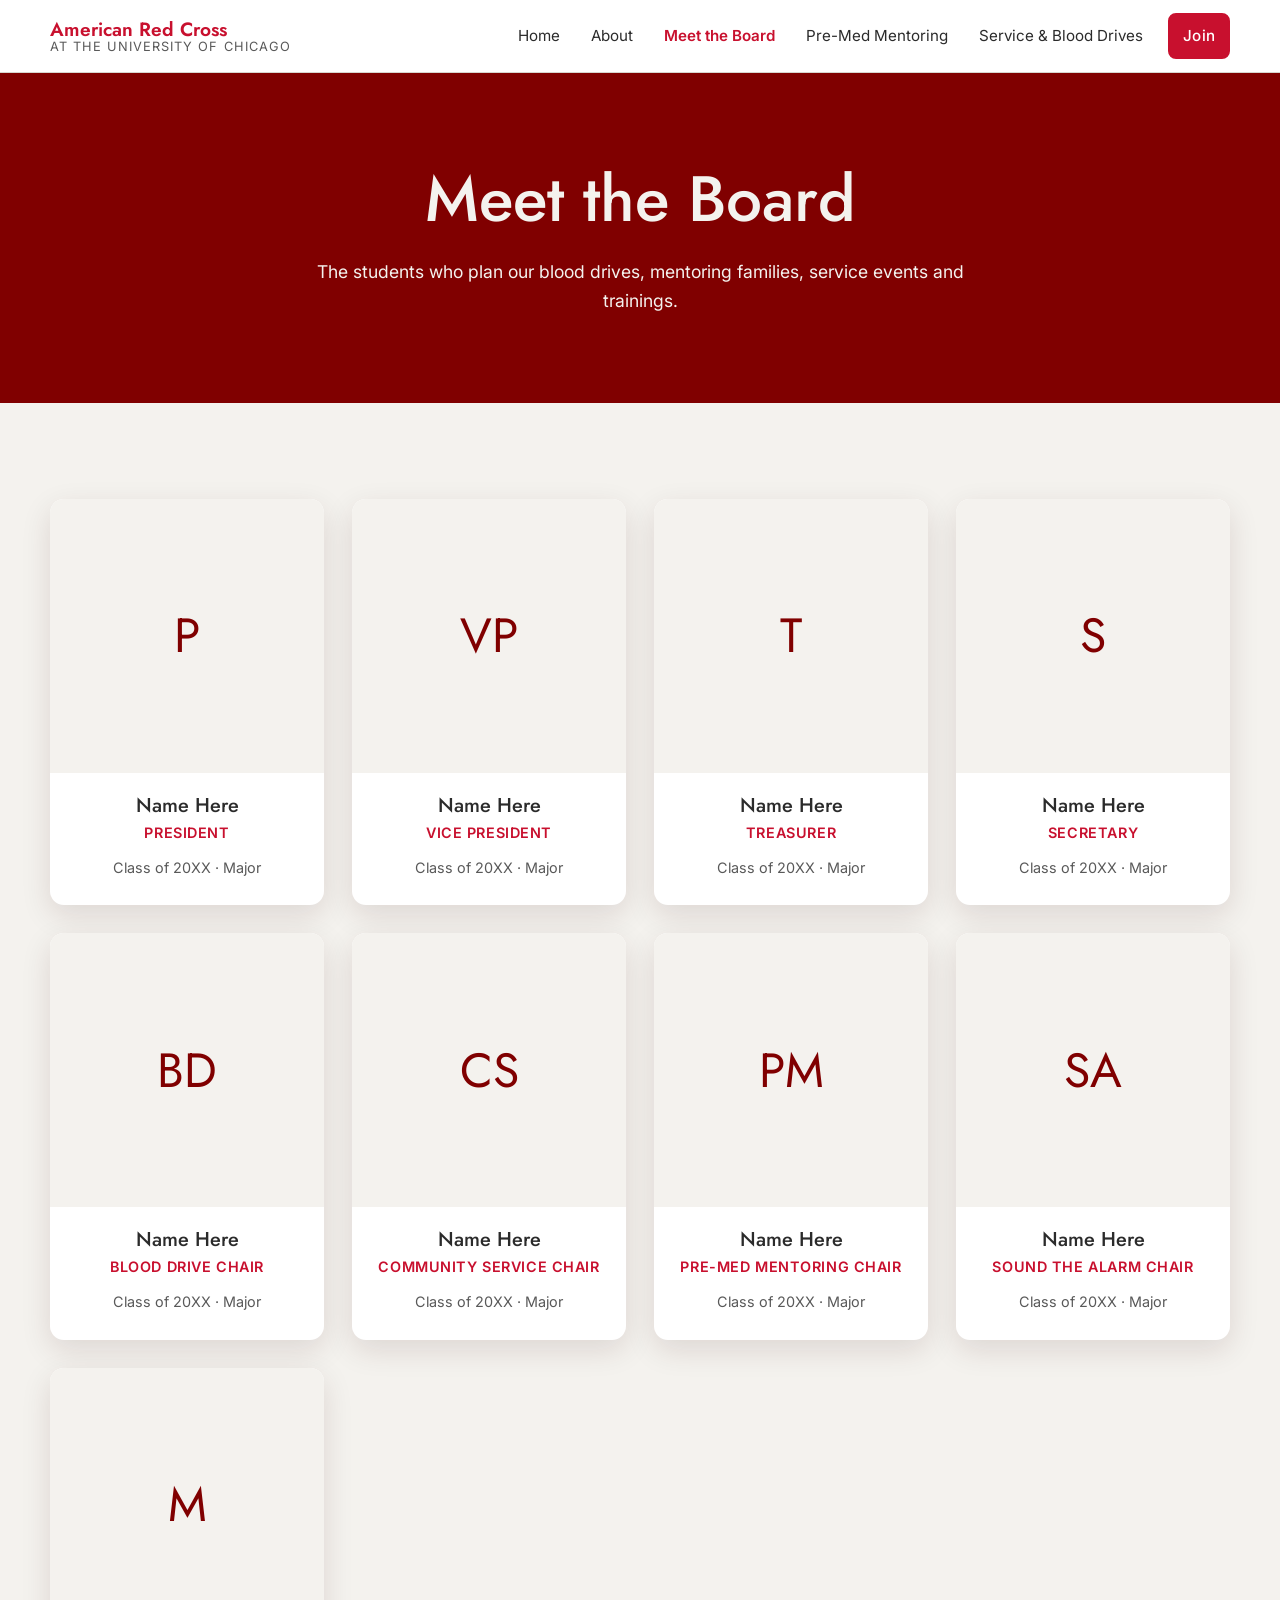
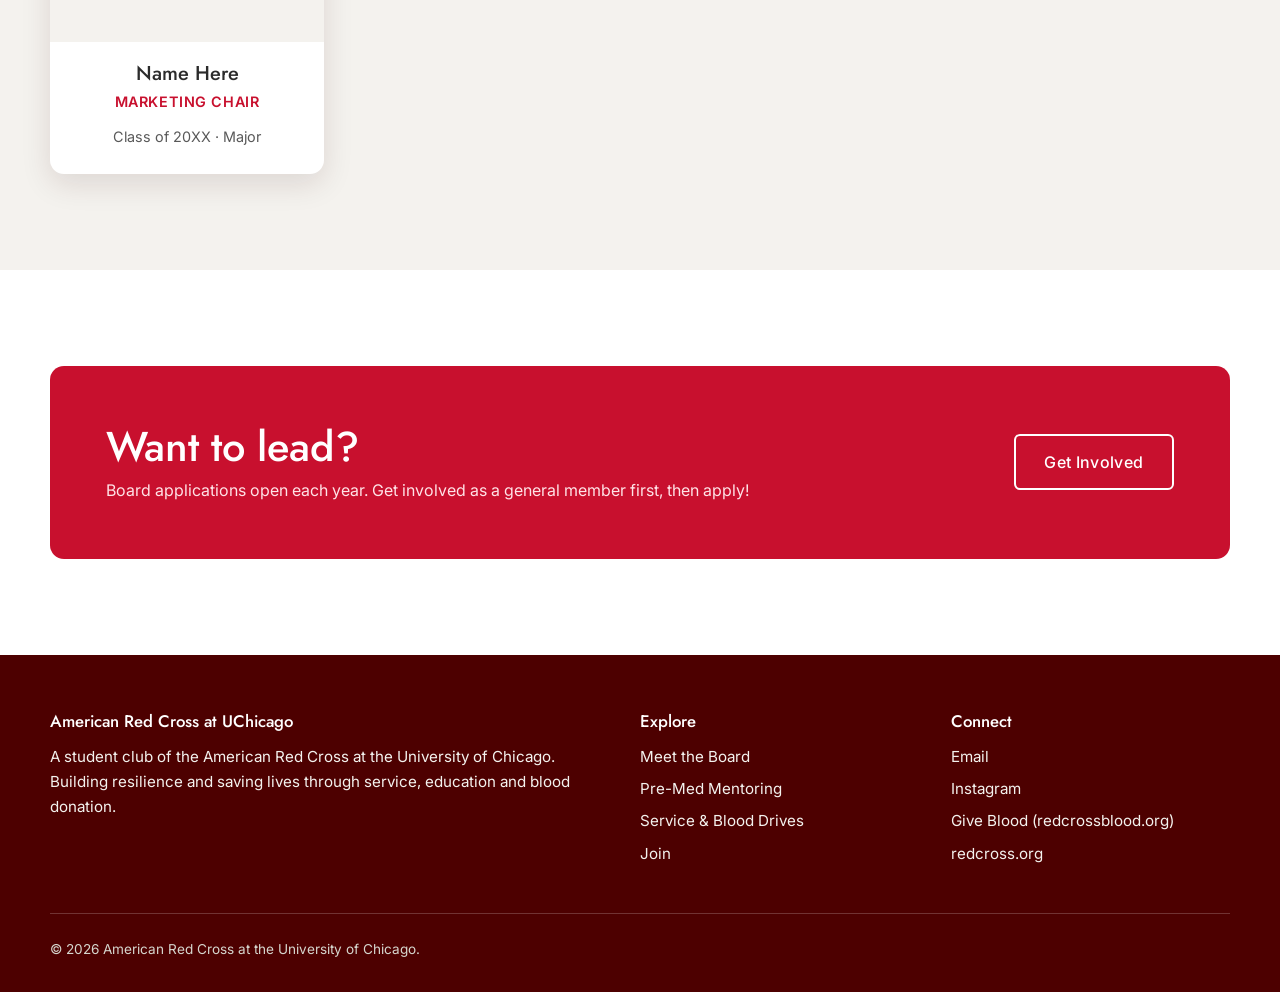
==== board.html @ e0be5a5a "Add American Red Cross at UChicago website Static multi-page site (home, meet the board, pre-med men" ====
<!DOCTYPE html>
<html lang="en">
<head>
  <meta charset="UTF-8" />
  <meta name="viewport" content="width=device-width, initial-scale=1.0" />
  <title>Meet the Board | American Red Cross at UChicago</title>
  <meta name="description" content="Meet the executive board of the American Red Cross club at the University of Chicago." />
  <link rel="preconnect" href="https://fonts.googleapis.com" />
  <link rel="preconnect" href="https://fonts.gstatic.com" crossorigin />
  <link href="https://fonts.googleapis.com/css2?family=Inter:wght@400;500;600;700&family=Jost:wght@400;500;600&display=swap" rel="stylesheet" />
  <link rel="stylesheet" href="assets/css/styles.css" />
</head>
<body>
  <a class="skip-link" href="#main">Skip to content</a>

  <header class="site-header">
    <nav class="container nav" aria-label="Main">
      <a class="brand" href="index.html">
        <span class="brand-top">American Red Cross</span>
        <span class="brand-bottom">at the University of Chicago</span>
      </a>
      <button class="nav-toggle" aria-expanded="false" aria-controls="nav-links" aria-label="Open menu">☰</button>
      <ul class="nav-links" id="nav-links">
        <li><a href="index.html">Home</a></li>
        <li><a href="index.html#about">About</a></li>
        <li><a href="board.html" aria-current="page">Meet the Board</a></li>
        <li><a href="mentoring.html">Pre-Med Mentoring</a></li>
        <li><a href="service.html">Service &amp; Blood Drives</a></li>
        <li><a class="btn" href="index.html#join">Join</a></li>
      </ul>
    </nav>
  </header>

  <main id="main">
    <section class="page-hero">
      <div class="container">
        <h1>Meet the Board</h1>
        <p>The students who plan our blood drives, mentoring families, service events and trainings.</p>
      </div>
    </section>

    <section class="section section-cream">
      <div class="container">
        <!--
          HOW TO EDIT A BOARD MEMBER
          1. Put their headshot in assets/img/board/ (square photos look best), e.g. jane-doe.jpg
          2. Replace the initials inside .member-photo with:
               <img src="assets/img/board/jane-doe.jpg" alt="Jane Doe" />
          3. Update the name, role and meta line.
          Copy/paste a whole <article class="member"> block to add someone; delete one to remove.
        -->
        <div class="board-grid">
          <article class="member reveal">
            <div class="member-photo" aria-hidden="true">P</div>
            <div class="member-body">
              <h3>Name Here</h3>
              <div class="member-role">President</div>
              <p class="member-meta">Class of 20XX · Major</p>
            </div>
          </article>

          <article class="member reveal">
            <div class="member-photo" aria-hidden="true">VP</div>
            <div class="member-body">
              <h3>Name Here</h3>
              <div class="member-role">Vice President</div>
              <p class="member-meta">Class of 20XX · Major</p>
            </div>
          </article>

          <article class="member reveal">
            <div class="member-photo" aria-hidden="true">T</div>
            <div class="member-body">
              <h3>Name Here</h3>
              <div class="member-role">Treasurer</div>
              <p class="member-meta">Class of 20XX · Major</p>
            </div>
          </article>

          <article class="member reveal">
            <div class="member-photo" aria-hidden="true">S</div>
            <div class="member-body">
              <h3>Name Here</h3>
              <div class="member-role">Secretary</div>
              <p class="member-meta">Class of 20XX · Major</p>
            </div>
          </article>

          <article class="member reveal">
            <div class="member-photo" aria-hidden="true">BD</div>
            <div class="member-body">
              <h3>Name Here</h3>
              <div class="member-role">Blood Drive Chair</div>
              <p class="member-meta">Class of 20XX · Major</p>
            </div>
          </article>

          <article class="member reveal">
            <div class="member-photo" aria-hidden="true">CS</div>
            <div class="member-body">
              <h3>Name Here</h3>
              <div class="member-role">Community Service Chair</div>
              <p class="member-meta">Class of 20XX · Major</p>
            </div>
          </article>

          <article class="member reveal">
            <div class="member-photo" aria-hidden="true">PM</div>
            <div class="member-body">
              <h3>Name Here</h3>
              <div class="member-role">Pre-Med Mentoring Chair</div>
              <p class="member-meta">Class of 20XX · Major</p>
            </div>
          </article>

          <article class="member reveal">
            <div class="member-photo" aria-hidden="true">SA</div>
            <div class="member-body">
              <h3>Name Here</h3>
              <div class="member-role">Sound the Alarm Chair</div>
              <p class="member-meta">Class of 20XX · Major</p>
            </div>
          </article>

          <article class="member reveal">
            <div class="member-photo" aria-hidden="true">M</div>
            <div class="member-body">
              <h3>Name Here</h3>
              <div class="member-role">Marketing Chair</div>
              <p class="member-meta">Class of 20XX · Major</p>
            </div>
          </article>
        </div>
      </div>
    </section>

    <section class="section">
      <div class="container">
        <div class="cta reveal">
          <div>
            <h2>Want to lead?</h2>
            <p>Board applications open each year. Get involved as a general member first, then apply!</p>
          </div>
          <a class="btn btn-outline" href="index.html#join">Get Involved</a>
        </div>
      </div>
    </section>
  </main>

  <footer class="site-footer">
    <div class="container">
      <div class="footer-grid">
        <div>
          <h4>American Red Cross at UChicago</h4>
          <p>A student club of the American Red Cross at the University of Chicago. Building resilience and saving lives through service, education and blood donation.</p>
        </div>
        <div>
          <h4>Explore</h4>
          <ul>
            <li><a href="board.html">Meet the Board</a></li>
            <li><a href="mentoring.html">Pre-Med Mentoring</a></li>
            <li><a href="service.html">Service &amp; Blood Drives</a></li>
            <li><a href="index.html#join">Join</a></li>
          </ul>
        </div>
        <div>
          <h4>Connect</h4>
          <ul>
            <!-- TODO: fill in your real links -->
            <li><a href="mailto:CLUB-EMAIL@uchicago.edu">Email</a></li>
            <li><a href="https://www.instagram.com/">Instagram</a></li>
            <li><a href="https://www.redcrossblood.org/">Give Blood (redcrossblood.org)</a></li>
            <li><a href="https://www.redcross.org/">redcross.org</a></li>
          </ul>
        </div>
      </div>
      <div class="footer-bottom">
        © <span id="year"></span> American Red Cross at the University of Chicago.
      </div>
    </div>
  </footer>

  <script src="assets/js/main.js"></script>
</body>
</html>
---- assets/css/styles.css ----
/* ==========================================================================
   American Red Cross at UChicago — site styles
   Palette: UChicago maroon + American Red Cross red on warm neutrals
   ========================================================================== */

:root {
  /* American Red Cross red (slightly deepened from #ED1B2E so white text passes WCAG AA) */
  --red: #c8102e;
  --red-dark: #9e0b22;
  /* UChicago maroon (#800000) and neutrals */
  --maroon: #800000;
  --maroon-dark: #4d0000;
  --cream: #f4f2ee;
  --stone: #d6d6ce;
  --ink: #2b2b2b;
  --muted: #595959;
  --white: #ffffff;

  --font-head: "Jost", "Futura", "Century Gothic", system-ui, sans-serif;
  --font-body: "Inter", system-ui, -apple-system, "Segoe UI", sans-serif;

  --max: 1180px;
  --radius: 14px;
  --shadow: 0 10px 30px rgba(60, 20, 20, 0.12);
}

*,
*::before,
*::after { box-sizing: border-box; }

html { scroll-behavior: smooth; }

body {
  margin: 0;
  font-family: var(--font-body);
  color: var(--ink);
  background: var(--white);
  line-height: 1.65;
  -webkit-font-smoothing: antialiased;
}

img { max-width: 100%; display: block; }

a { color: var(--red); }
a:hover { color: var(--red-dark); }

h1, h2, h3, h4 {
  font-family: var(--font-head);
  font-weight: 500;
  line-height: 1.2;
  margin: 0 0 0.6em;
}

h1 { font-size: clamp(2.3rem, 5.5vw, 4rem); }
h2 { font-size: clamp(1.8rem, 3.6vw, 2.6rem); }
h3 { font-size: 1.4rem; }

p { margin: 0 0 1em; }

.container {
  width: min(100% - 2.5rem, var(--max));
  margin-inline: auto;
}

.skip-link {
  position: absolute;
  left: -999px;
  top: 0;
  background: var(--red);
  color: var(--white);
  padding: 0.6rem 1rem;
  z-index: 100;
}
.skip-link:focus { left: 1rem; }

/* ---------- Header / nav ---------- */

.site-header {
  position: sticky;
  top: 0;
  z-index: 50;
  background: rgba(255, 255, 255, 0.96);
  backdrop-filter: blur(8px);
  border-bottom: 1px solid var(--stone);
}

.nav {
  display: flex;
  align-items: center;
  justify-content: space-between;
  gap: 1rem;
  min-height: 72px;
}

.brand {
  display: flex;
  flex-direction: column;
  text-decoration: none;
  color: var(--ink);
  line-height: 1.15;
}
.brand-top {
  font-family: var(--font-head);
  font-size: 1.2rem;
  font-weight: 600;
  color: var(--red);
}
.brand-bottom {
  font-size: 0.8rem;
  letter-spacing: 0.08em;
  text-transform: uppercase;
  color: var(--muted);
}

.nav-links {
  display: flex;
  align-items: center;
  gap: 0.35rem;
  list-style: none;
  margin: 0;
  padding: 0;
}
.nav-links a {
  display: block;
  padding: 0.5rem 0.8rem;
  border-radius: 8px;
  color: var(--ink);
  text-decoration: none;
  font-size: 0.95rem;
}
.nav-links a:hover { background: var(--cream); color: var(--ink); }
.nav-links a[aria-current="page"] { color: var(--red); font-weight: 600; }
.nav-links .btn { margin-left: 0.4rem; }

.nav-toggle {
  display: none;
  background: none;
  border: 1px solid var(--stone);
  border-radius: 8px;
  padding: 0.5rem 0.7rem;
  font-size: 1.2rem;
  cursor: pointer;
  color: var(--ink);
}

@media (max-width: 900px) {
  .nav-toggle { display: block; }
  .nav-links {
    display: none;
    position: absolute;
    top: 72px;
    left: 0;
    right: 0;
    flex-direction: column;
    align-items: stretch;
    background: var(--white);
    border-bottom: 1px solid var(--stone);
    padding: 0.75rem 1.25rem 1.25rem;
    box-shadow: var(--shadow);
  }
  .nav-links.open { display: flex; }
  .nav-links .btn { margin: 0.5rem 0 0; text-align: center; }
}

/* ---------- Buttons ---------- */

.btn {
  display: inline-block;
  background: var(--red);
  color: var(--white) !important;
  text-decoration: none;
  padding: 0.8rem 1.8rem;
  border-radius: 6px;
  font-weight: 500;
  letter-spacing: 0.02em;
  border: 2px solid var(--red);
  transition: background 0.2s, transform 0.2s;
}
.btn:hover { background: var(--red-dark); border-color: var(--red-dark); transform: translateY(-1px); }

.btn-outline {
  background: transparent;
  color: var(--white) !important;
  border-color: var(--white);
}
.btn-outline:hover { background: var(--white); color: var(--ink) !important; border-color: var(--white); }

.btn-row { display: flex; flex-wrap: wrap; gap: 0.8rem; }

/* ---------- Hero ---------- */

.hero {
  position: relative;
  color: var(--cream);
  text-align: center;
  padding: clamp(5rem, 12vw, 9rem) 0;
  background:
    linear-gradient(rgba(128, 0, 0, 0.78), rgba(80, 0, 0, 0.86)),
    url("../img/save-lives-table.webp") center 40% / cover no-repeat;
}
.hero h1 { color: var(--cream); }
.hero p {
  font-size: 1.15rem;
  max-width: 640px;
  margin: 0 auto 2rem;
  letter-spacing: 0.02em;
}
.hero .btn-row { justify-content: center; }

.page-hero {
  background: var(--maroon);
  color: var(--cream);
  padding: clamp(3.5rem, 8vw, 5.5rem) 0;
  text-align: center;
}
.page-hero h1 { color: var(--cream); margin-bottom: 0.3em; }
.page-hero p { max-width: 680px; margin: 0 auto; font-size: 1.1rem; }

/* ---------- Sections ---------- */

.section { padding: clamp(3.5rem, 8vw, 6rem) 0; }
.section-cream { background: var(--cream); }
.section-maroon { background: var(--maroon); color: var(--white); }
.section-maroon h2, .section-maroon h3 { color: var(--white); }

.eyebrow {
  display: inline-block;
  font-family: var(--font-head);
  font-size: 0.9rem;
  letter-spacing: 0.14em;
  text-transform: uppercase;
  color: var(--red);
  margin-bottom: 0.6rem;
}
.section-maroon .eyebrow { color: var(--stone); }

.section-head { max-width: 720px; margin-bottom: 2.5rem; }
.section-head.center { text-align: center; margin-inline: auto; }

.lead { font-size: 1.12rem; color: var(--muted); }
.section-maroon .lead { color: var(--cream); }

.split {
  display: grid;
  grid-template-columns: 1fr 1fr;
  gap: clamp(2rem, 5vw, 4.5rem);
  align-items: center;
}
.split.reverse > :first-child { order: 2; }

@media (max-width: 820px) {
  .split { grid-template-columns: 1fr; }
  .split.reverse > :first-child { order: 0; }
}

.photo {
  border-radius: var(--radius);
  box-shadow: var(--shadow);
  width: 100%;
  height: 100%;
  max-height: 520px;
  object-fit: cover;
}

/* ---------- Story timeline ---------- */

.timeline {
  position: relative;
  display: grid;
  gap: 2rem;
  max-width: 900px;
  margin: 0 auto;
}
.timeline::before {
  content: "";
  position: absolute;
  left: 50%;
  top: 0;
  bottom: 0;
  width: 2px;
  background: var(--stone);
  transform: translateX(-50%);
}
.timeline-item {
  position: relative;
  width: calc(50% - 2rem);
  background: var(--white);
  color: var(--ink);
  padding: 1.6rem 1.8rem;
  border-radius: var(--radius);
  box-shadow: var(--shadow);
}
.timeline-item:nth-child(even) { margin-left: auto; }
.timeline-item::after {
  content: "";
  position: absolute;
  top: 1.9rem;
  width: 14px;
  height: 14px;
  border-radius: 50%;
  background: var(--red);
  border: 3px solid var(--white);
  box-shadow: 0 0 0 2px var(--stone);
}
.timeline-item:nth-child(odd)::after { right: calc(-2rem - 7px); }
.timeline-item:nth-child(even)::after { left: calc(-2rem - 7px); }
.timeline-item h3 { color: var(--maroon-dark); }
.timeline-item p { margin: 0; color: var(--muted); }

@media (max-width: 720px) {
  .timeline::before { left: 8px; }
  .timeline-item { width: auto; margin-left: 2rem !important; }
  .timeline-item::after { left: calc(-2rem - 1px) !important; right: auto !important; }
}

/* ---------- Cards ---------- */

.cards {
  display: grid;
  grid-template-columns: repeat(auto-fit, minmax(250px, 1fr));
  gap: 1.5rem;
}

.card {
  background: var(--white);
  border-radius: var(--radius);
  box-shadow: var(--shadow);
  padding: 2rem;
  display: flex;
  flex-direction: column;
  border-top: 4px solid var(--red);
}
.card h3 { color: var(--maroon-dark); }
.card p { color: var(--muted); }
.card .card-link {
  margin-top: auto;
  font-weight: 600;
  text-decoration: none;
}
.card .card-link::after { content: " →"; }

.card-icon {
  width: 52px;
  height: 52px;
  border-radius: 12px;
  background: var(--cream);
  display: grid;
  place-items: center;
  font-size: 1.6rem;
  margin-bottom: 1.1rem;
}

/* ---------- Stats strip ---------- */

.stats {
  display: grid;
  grid-template-columns: repeat(auto-fit, minmax(180px, 1fr));
  gap: 1.5rem;
  text-align: center;
}
.stat-num {
  font-family: var(--font-head);
  font-size: 2.6rem;
  font-weight: 500;
  color: var(--white);
  line-height: 1;
}
.stat-label { color: var(--cream); margin-top: 0.4rem; }

/* ---------- Gallery ---------- */

.gallery {
  display: grid;
  grid-template-columns: 1.2fr 1fr;
  grid-template-rows: repeat(2, clamp(200px, 26vw, 280px));
  gap: 1rem;
}
.gallery figure { margin: 0; position: relative; overflow: hidden; border-radius: var(--radius); }
.gallery figure:first-child { grid-row: span 2; }
.gallery img { width: 100%; height: 100%; object-fit: cover; transition: transform 0.4s; }
.gallery figure:hover img { transform: scale(1.04); }
.gallery figcaption {
  position: absolute;
  inset: auto 0 0 0;
  padding: 1.5rem 1rem 0.8rem;
  color: var(--white);
  font-size: 0.92rem;
  background: linear-gradient(transparent, rgba(0, 0, 0, 0.65));
}

@media (max-width: 720px) {
  .gallery { grid-template-columns: 1fr; grid-template-rows: none; grid-auto-rows: 260px; }
  .gallery figure:first-child { grid-row: auto; }
}

/* ---------- Board ---------- */

.board-grid {
  display: grid;
  grid-template-columns: repeat(auto-fill, minmax(230px, 1fr));
  gap: 1.75rem;
}
.member {
  background: var(--white);
  border-radius: var(--radius);
  box-shadow: var(--shadow);
  overflow: hidden;
  text-align: center;
}
.member-photo {
  aspect-ratio: 1 / 1;
  background: var(--cream);
  display: grid;
  place-items: center;
  font-family: var(--font-head);
  font-size: 3rem;
  color: var(--maroon);
}
.member-photo img { width: 100%; height: 100%; object-fit: cover; }
.member-body { padding: 1.3rem 1.2rem 1.6rem; }
.member-body h3 { margin-bottom: 0.2rem; font-size: 1.25rem; color: var(--ink); }
.member-role {
  color: var(--red);
  font-weight: 600;
  font-size: 0.9rem;
  letter-spacing: 0.04em;
  text-transform: uppercase;
  margin-bottom: 0.7rem;
}
.member-meta { font-size: 0.9rem; color: var(--muted); margin: 0; }

/* ---------- Lists / steps ---------- */

.checklist { list-style: none; padding: 0; margin: 0 0 1.5rem; }
.checklist li {
  position: relative;
  padding-left: 1.9rem;
  margin-bottom: 0.7rem;
}
.checklist li::before {
  content: "✓";
  position: absolute;
  left: 0;
  top: 0;
  color: var(--red);
  font-weight: 700;
}

.steps {
  counter-reset: step;
  display: grid;
  grid-template-columns: repeat(auto-fit, minmax(220px, 1fr));
  gap: 1.5rem;
  list-style: none;
  padding: 0;
  margin: 0;
}
.steps li {
  counter-increment: step;
  background: var(--white);
  border-radius: var(--radius);
  padding: 1.6rem;
  box-shadow: var(--shadow);
}
.steps li::before {
  content: counter(step);
  display: grid;
  place-items: center;
  width: 38px;
  height: 38px;
  border-radius: 50%;
  background: var(--red);
  color: var(--white);
  font-weight: 700;
  margin-bottom: 0.9rem;
}
.steps h3 { font-size: 1.15rem; margin-bottom: 0.4rem; color: var(--maroon-dark); }
.steps p { margin: 0; color: var(--muted); }

/* ---------- In-page subnav ---------- */

.subnav {
  background: var(--cream);
  border-bottom: 1px solid var(--stone);
}
.subnav ul {
  display: flex;
  flex-wrap: wrap;
  justify-content: center;
  gap: 0.5rem;
  list-style: none;
  margin: 0;
  padding: 0.9rem 0;
}
.subnav a {
  display: block;
  padding: 0.45rem 1rem;
  border-radius: 999px;
  background: var(--white);
  color: var(--ink);
  text-decoration: none;
  font-size: 0.92rem;
}
.subnav a:hover { background: var(--red); color: var(--white); }

/* ---------- Callout / CTA ---------- */

.cta {
  background: var(--red);
  color: var(--white);
  border-radius: var(--radius);
  padding: clamp(2rem, 5vw, 3.5rem);
  display: flex;
  flex-wrap: wrap;
  align-items: center;
  justify-content: space-between;
  gap: 1.5rem;
}
.cta h2 { color: var(--white); margin-bottom: 0.3rem; }
.cta p { margin: 0; color: #ffe3e7; }

.note {
  background: var(--cream);
  border-left: 4px solid var(--maroon);
  padding: 1rem 1.2rem;
  border-radius: 0 8px 8px 0;
  color: var(--muted);
  font-size: 0.95rem;
}

/* ---------- Footer ---------- */

.site-footer {
  background: var(--maroon-dark);
  color: var(--cream);
  padding: 3.5rem 0 2rem;
  font-size: 0.95rem;
}
.footer-grid {
  display: grid;
  grid-template-columns: 2fr 1fr 1fr;
  gap: 2rem;
  margin-bottom: 2.5rem;
}
.site-footer h4 { color: var(--white); font-size: 1.05rem; margin-bottom: 0.8rem; }
.site-footer ul { list-style: none; margin: 0; padding: 0; }
.site-footer li { margin-bottom: 0.45rem; }
.site-footer a { color: var(--cream); text-decoration: none; }
.site-footer a:hover { color: var(--white); text-decoration: underline; }
.footer-bottom {
  border-top: 1px solid rgba(255, 255, 255, 0.2);
  padding-top: 1.5rem;
  font-size: 0.85rem;
  color: var(--stone);
}

@media (max-width: 720px) {
  .footer-grid { grid-template-columns: 1fr; }
}

/* ---------- Reveal-on-scroll ---------- */

.reveal { opacity: 0; transform: translateY(18px); transition: opacity 0.6s, transform 0.6s; }
.reveal.visible { opacity: 1; transform: none; }

@media (prefers-reduced-motion: reduce) {
  html { scroll-behavior: auto; }
  .reveal { opacity: 1; transform: none; transition: none; }
  .gallery img, .btn { transition: none; }
}
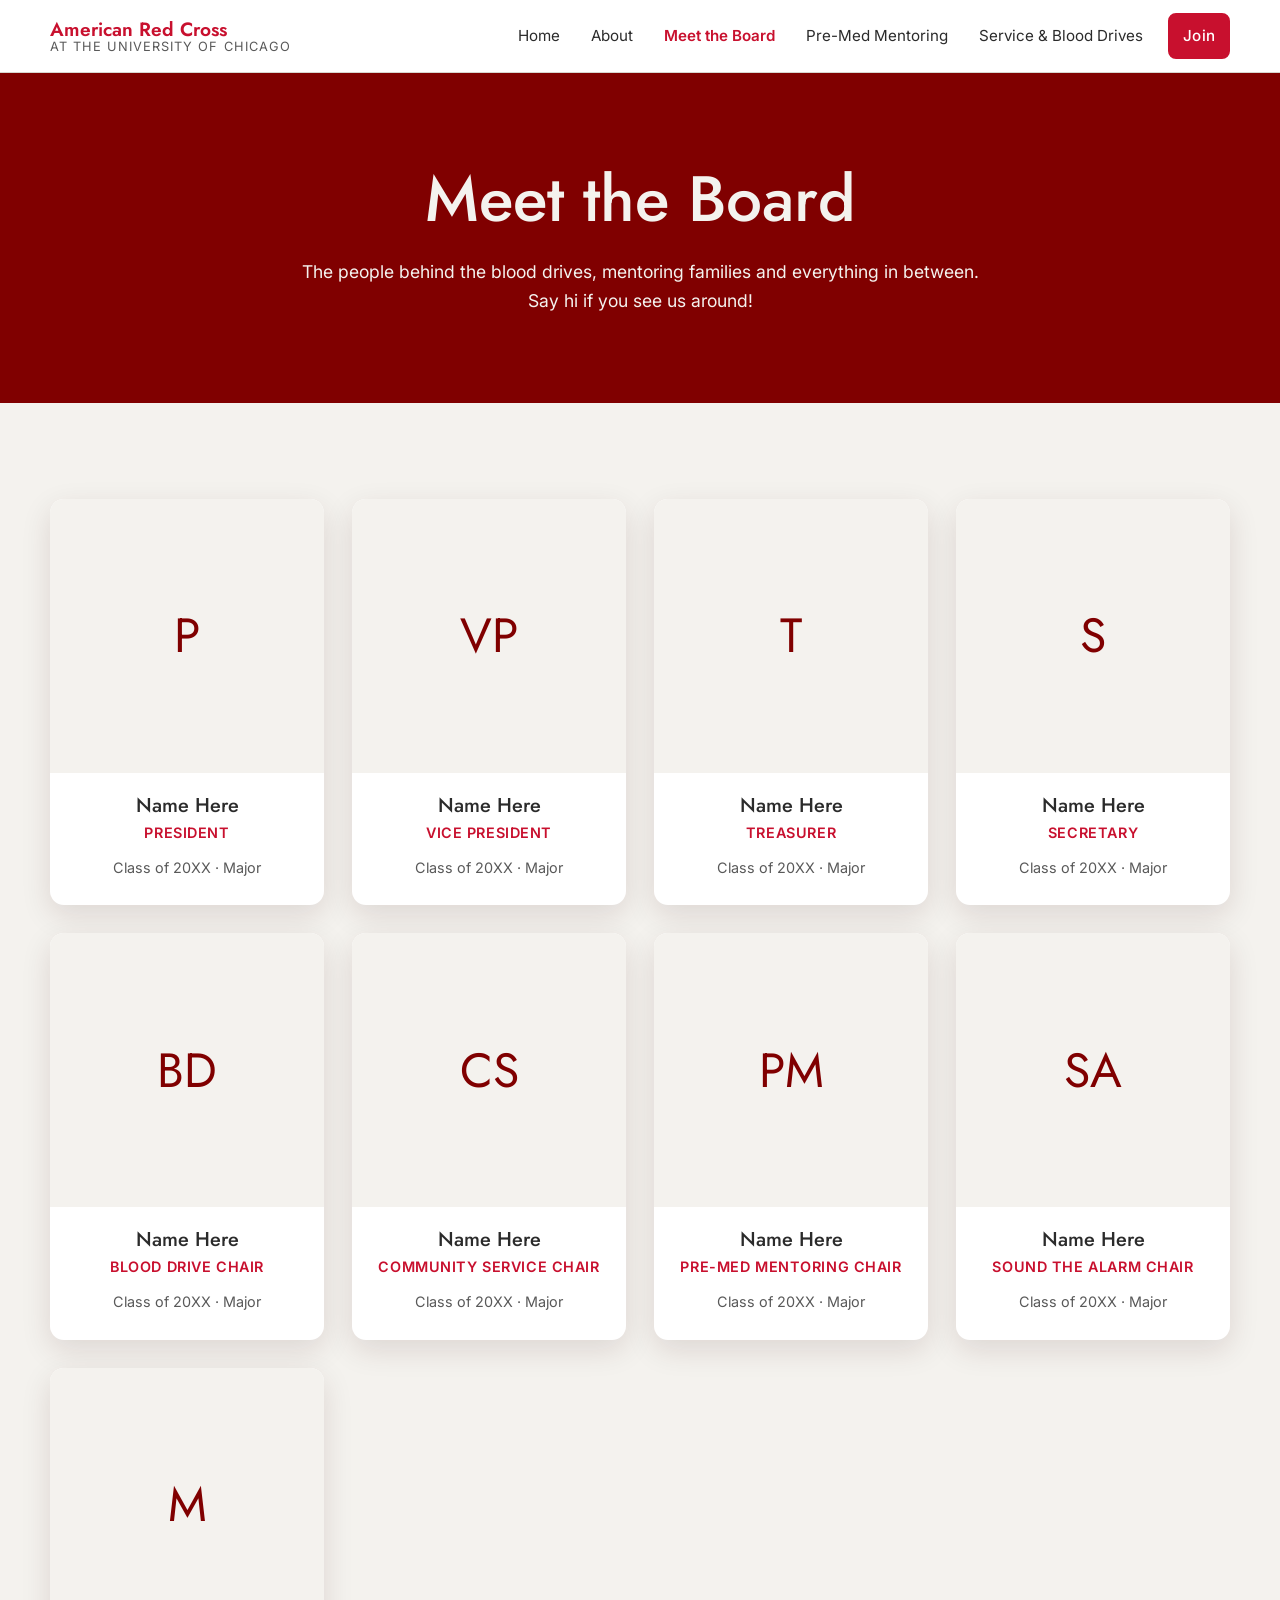
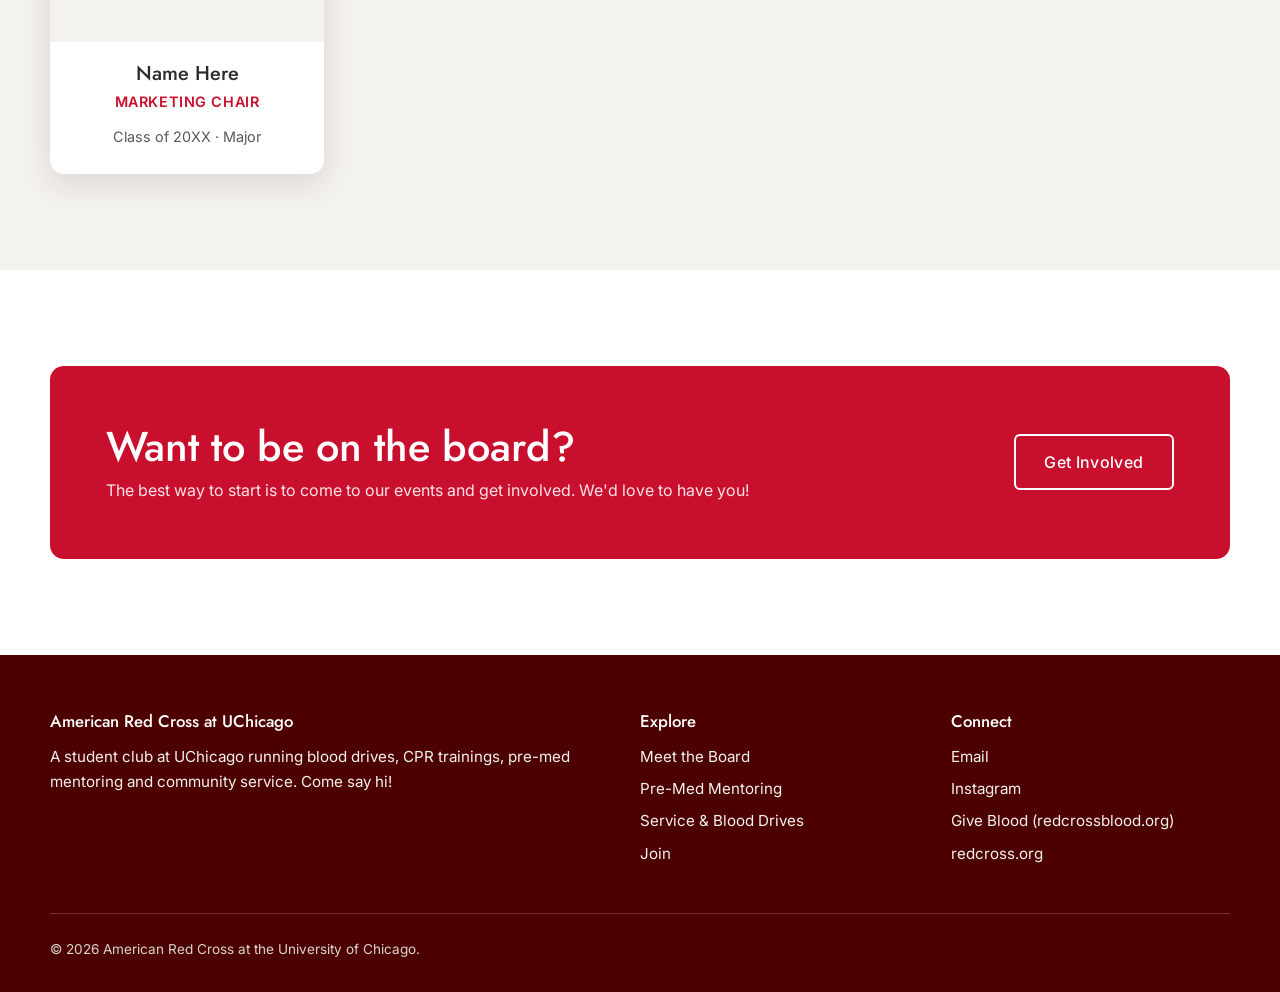
==== commit 6f05809c: "Rewrite site copy in a friendlier, more casual voice Uses the club's own pre-med mentoring blurb and" ====
--- a/board.html
+++ b/board.html
@@ -35,7 +35,7 @@
     <section class="page-hero">
       <div class="container">
         <h1>Meet the Board</h1>
-        <p>The students who plan our blood drives, mentoring families, service events and trainings.</p>
+        <p>The people behind the blood drives, mentoring families and everything in between. Say hi if you see us around!</p>
       </div>
     </section>
 
@@ -138,8 +138,8 @@
       <div class="container">
         <div class="cta reveal">
           <div>
-            <h2>Want to lead?</h2>
-            <p>Board applications open each year. Get involved as a general member first, then apply!</p>
+            <h2>Want to be on the board?</h2>
+            <p>The best way to start is to come to our events and get involved. We'd love to have you!</p>
           </div>
           <a class="btn btn-outline" href="index.html#join">Get Involved</a>
         </div>
@@ -152,7 +152,7 @@
       <div class="footer-grid">
         <div>
           <h4>American Red Cross at UChicago</h4>
-          <p>A student club of the American Red Cross at the University of Chicago. Building resilience and saving lives through service, education and blood donation.</p>
+          <p>A student club at UChicago running blood drives, CPR trainings, pre-med mentoring and community service. Come say hi!</p>
         </div>
         <div>
           <h4>Explore</h4>
@@ -166,8 +166,8 @@
         <div>
           <h4>Connect</h4>
           <ul>
-            <!-- TODO: fill in your real links -->
-            <li><a href="mailto:CLUB-EMAIL@uchicago.edu">Email</a></li>
+            <!-- TODO: fill in Instagram link -->
+            <li><a href="mailto:americanredcrossofuchicago@gmail.com">Email</a></li>
             <li><a href="https://www.instagram.com/">Instagram</a></li>
             <li><a href="https://www.redcrossblood.org/">Give Blood (redcrossblood.org)</a></li>
             <li><a href="https://www.redcross.org/">redcross.org</a></li>
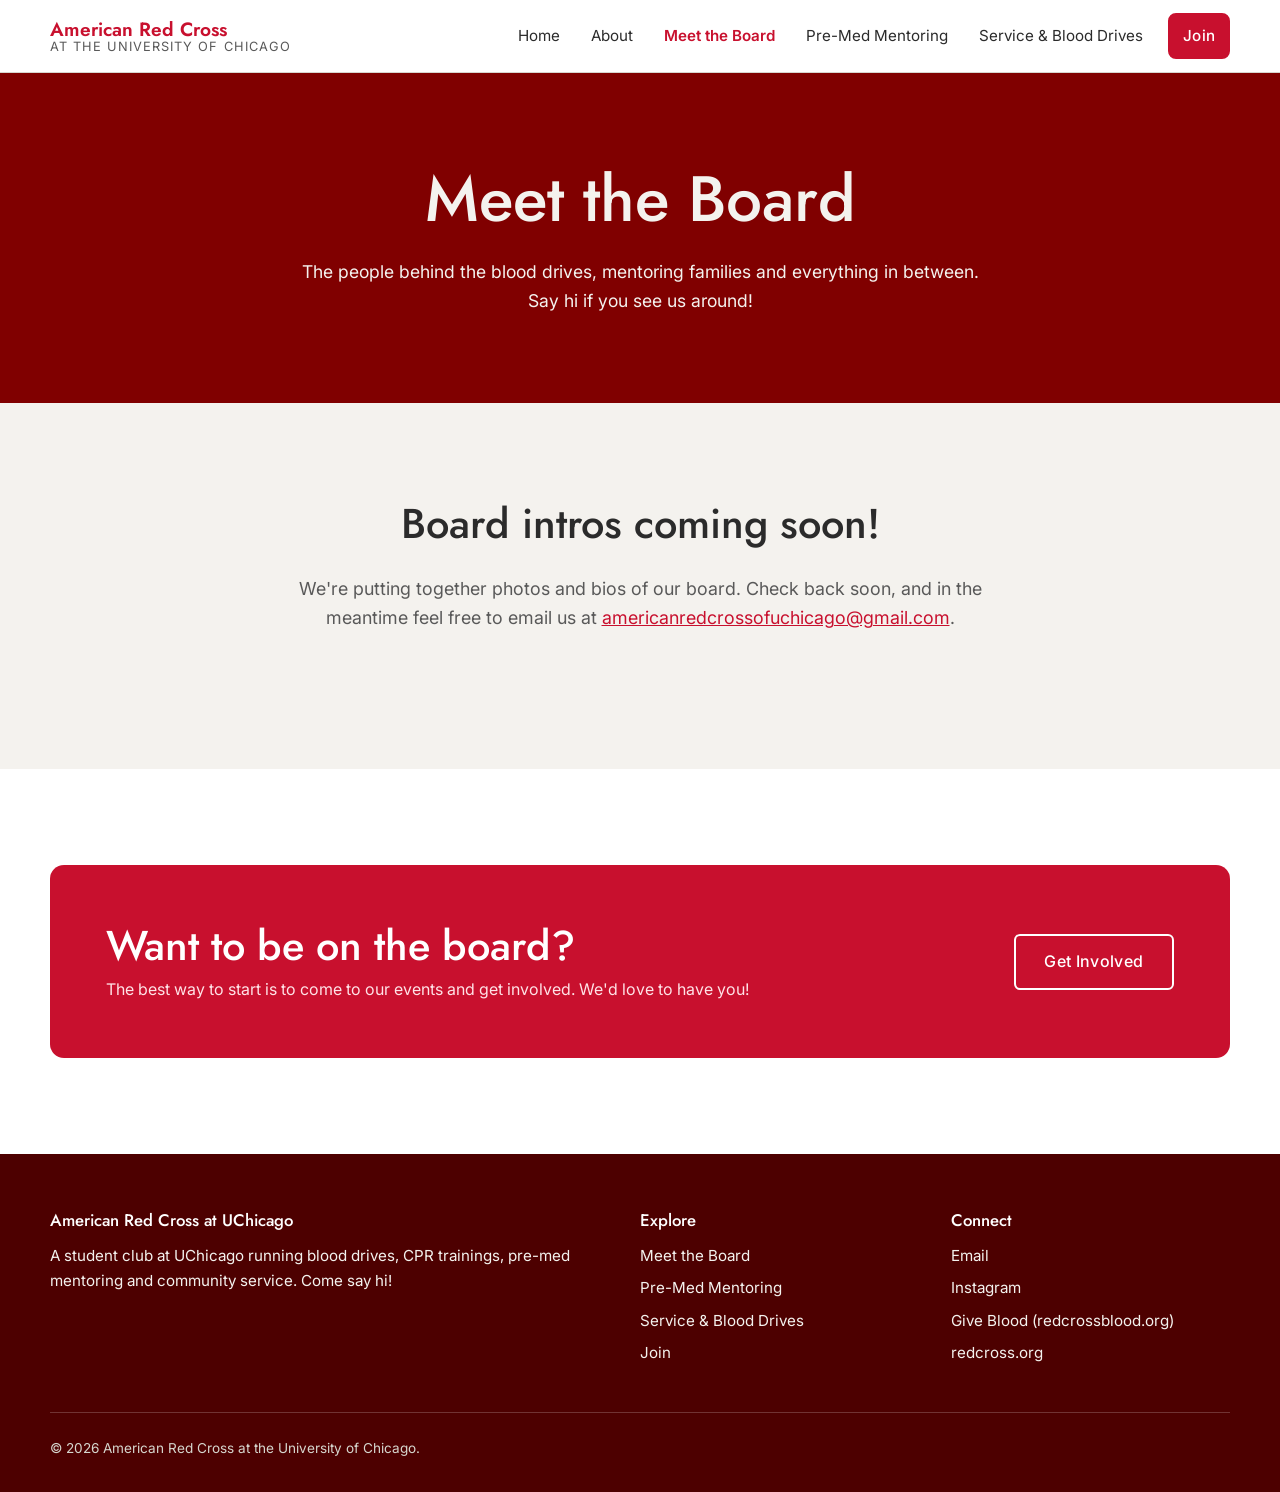
==== commit 5c5ce77e: "Add welcome intro, hide board positions for now - Home About section uses the club's welcome text - " ====
--- a/board.html
+++ b/board.html
@@ -41,96 +41,27 @@
 
     <section class="section section-cream">
       <div class="container">
+        <div class="section-head center reveal">
+          <h2>Board intros coming soon!</h2>
+          <p class="lead">We're putting together photos and bios of our board. Check back soon, and in the meantime feel free to email us at <a href="mailto:americanredcrossofuchicago@gmail.com">americanredcrossofuchicago@gmail.com</a>.</p>
+        </div>
         <!--
-          HOW TO EDIT A BOARD MEMBER
-          1. Put their headshot in assets/img/board/ (square photos look best), e.g. jane-doe.jpg
-          2. Replace the initials inside .member-photo with:
-               <img src="assets/img/board/jane-doe.jpg" alt="Jane Doe" />
-          3. Update the name, role and meta line.
-          Copy/paste a whole <article class="member"> block to add someone; delete one to remove.
-        -->
+          TO ADD BOARD MEMBERS LATER
+          1. Delete the "coming soon" block above.
+          2. Put headshots in assets/img/board/ (square photos look best).
+          3. Uncomment the grid below and copy/paste one <article class="member"> per person.
+
         <div class="board-grid">
           <article class="member reveal">
-            <div class="member-photo" aria-hidden="true">P</div>
+            <div class="member-photo"><img src="assets/img/board/first-last.jpg" alt="First Last" /></div>
             <div class="member-body">
-              <h3>Name Here</h3>
-              <div class="member-role">President</div>
-              <p class="member-meta">Class of 20XX · Major</p>
-            </div>
-          </article>
-
-          <article class="member reveal">
-            <div class="member-photo" aria-hidden="true">VP</div>
-            <div class="member-body">
-              <h3>Name Here</h3>
-              <div class="member-role">Vice President</div>
-              <p class="member-meta">Class of 20XX · Major</p>
-            </div>
-          </article>
-
-          <article class="member reveal">
-            <div class="member-photo" aria-hidden="true">T</div>
-            <div class="member-body">
-              <h3>Name Here</h3>
-              <div class="member-role">Treasurer</div>
-              <p class="member-meta">Class of 20XX · Major</p>
-            </div>
-          </article>
-
-          <article class="member reveal">
-            <div class="member-photo" aria-hidden="true">S</div>
-            <div class="member-body">
-              <h3>Name Here</h3>
-              <div class="member-role">Secretary</div>
-              <p class="member-meta">Class of 20XX · Major</p>
-            </div>
-          </article>
-
-          <article class="member reveal">
-            <div class="member-photo" aria-hidden="true">BD</div>
-            <div class="member-body">
-              <h3>Name Here</h3>
-              <div class="member-role">Blood Drive Chair</div>
-              <p class="member-meta">Class of 20XX · Major</p>
-            </div>
-          </article>
-
-          <article class="member reveal">
-            <div class="member-photo" aria-hidden="true">CS</div>
-            <div class="member-body">
-              <h3>Name Here</h3>
-              <div class="member-role">Community Service Chair</div>
-              <p class="member-meta">Class of 20XX · Major</p>
-            </div>
-          </article>
-
-          <article class="member reveal">
-            <div class="member-photo" aria-hidden="true">PM</div>
-            <div class="member-body">
-              <h3>Name Here</h3>
-              <div class="member-role">Pre-Med Mentoring Chair</div>
-              <p class="member-meta">Class of 20XX · Major</p>
-            </div>
-          </article>
-
-          <article class="member reveal">
-            <div class="member-photo" aria-hidden="true">SA</div>
-            <div class="member-body">
-              <h3>Name Here</h3>
-              <div class="member-role">Sound the Alarm Chair</div>
-              <p class="member-meta">Class of 20XX · Major</p>
-            </div>
-          </article>
-
-          <article class="member reveal">
-            <div class="member-photo" aria-hidden="true">M</div>
-            <div class="member-body">
-              <h3>Name Here</h3>
-              <div class="member-role">Marketing Chair</div>
+              <h3>First Last</h3>
+              <div class="member-role">Position</div>
               <p class="member-meta">Class of 20XX · Major</p>
             </div>
           </article>
         </div>
+        -->
       </div>
     </section>
 
